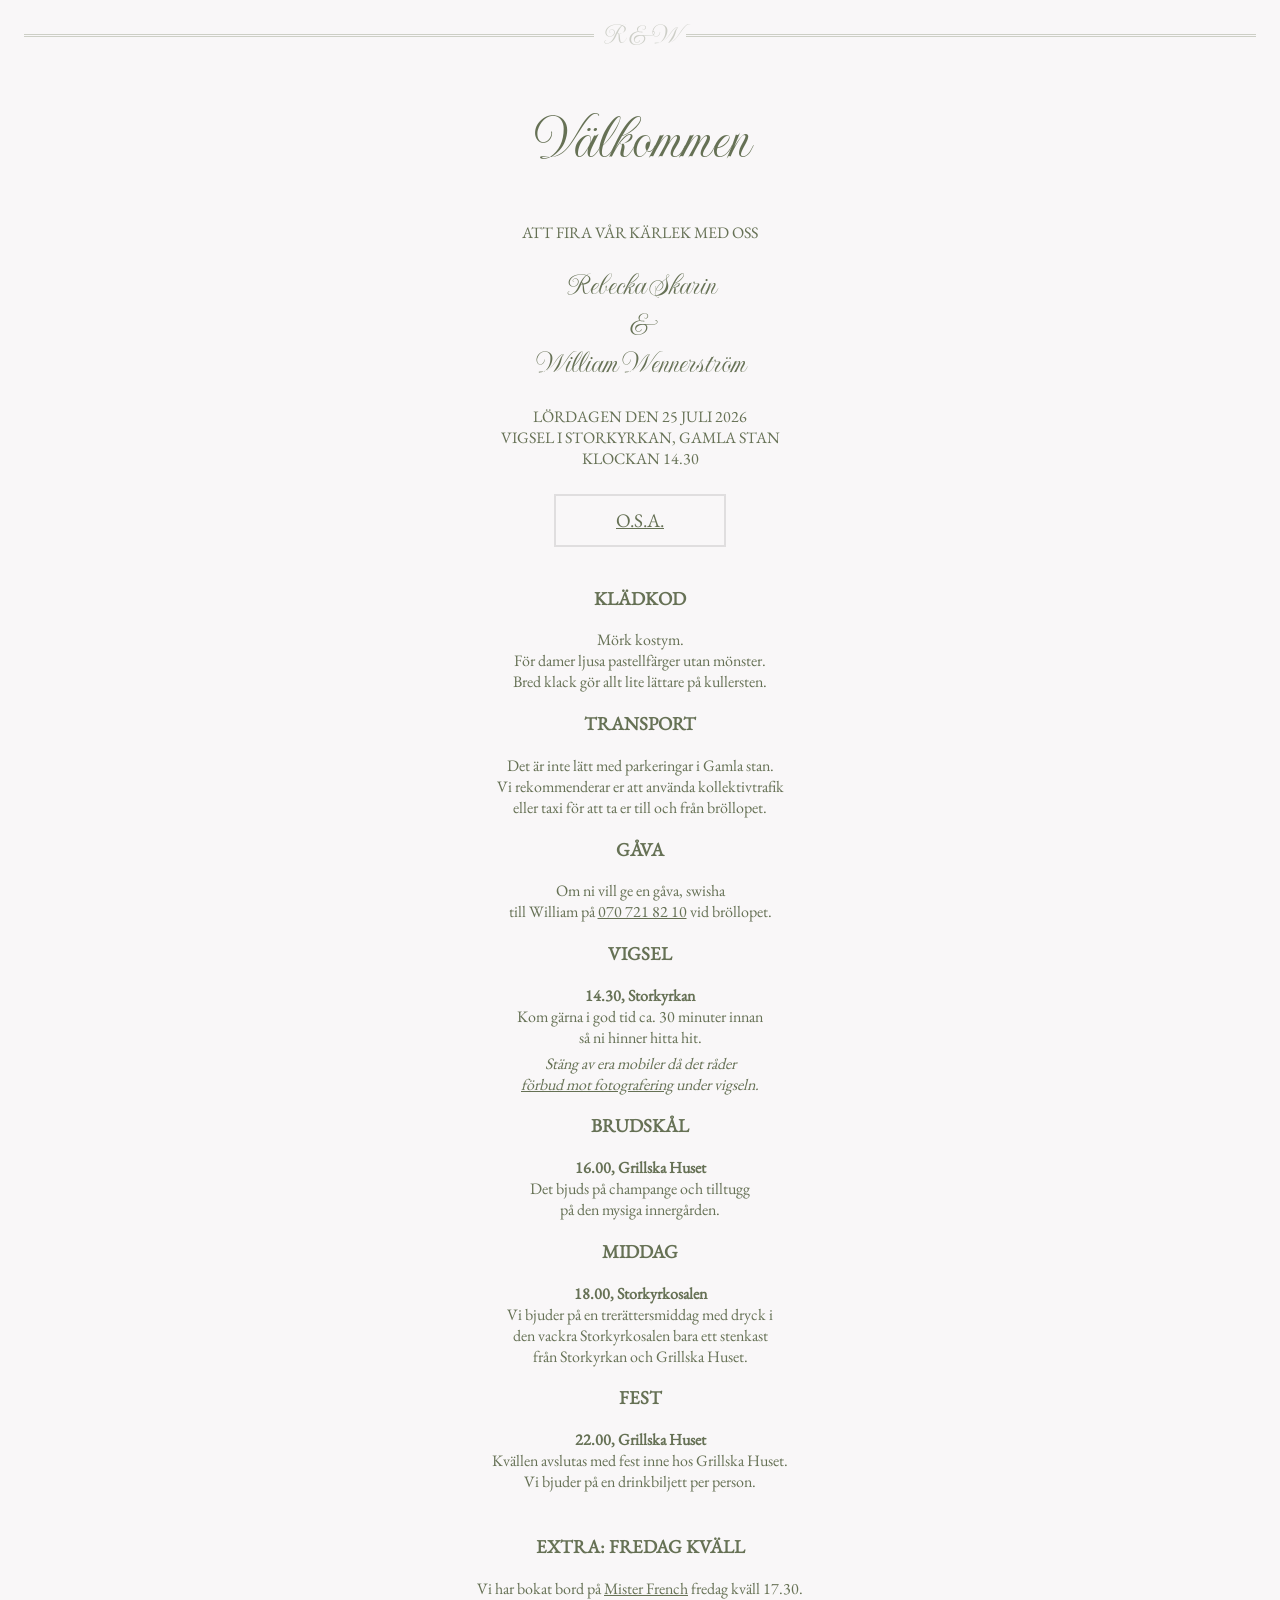
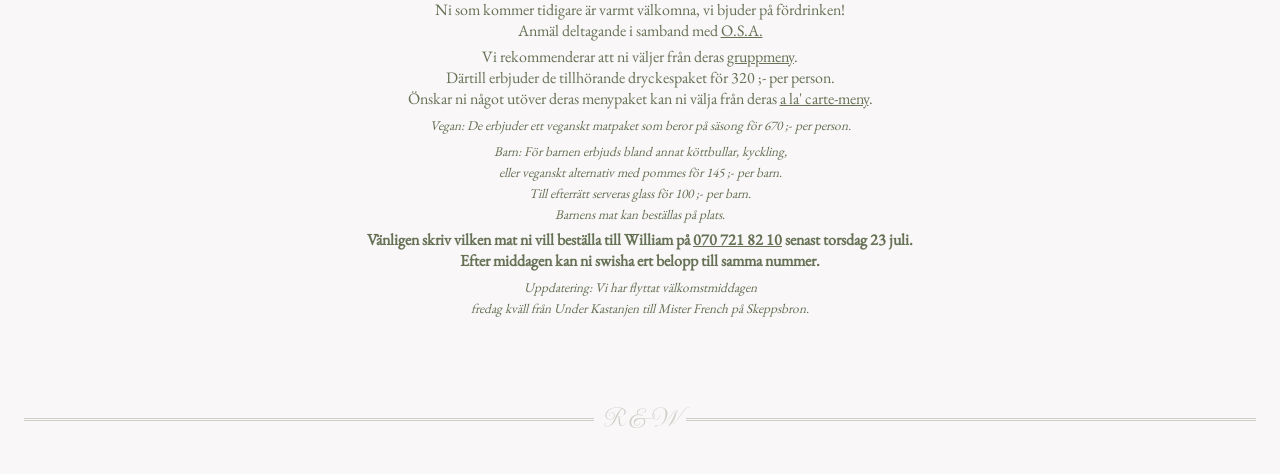
==== bröllop/index.html @ e0d559e8 "fix" ====
<!DOCTYPE html>
<html lang="en">
	<head>
		<meta charset="UTF-8">
		<meta name="viewport" content="width=device-width, initial-scale=1, user-scalable=yes">
		<meta name="robots" content="noindex">
		<link rel="shortcut icon" href="../favicon.ico" />
		<link rel="icon" type="image/png" href="../assets/images/favicon-wennerstrom.png" />
		<link href="../assets/stylesheets/brollop.css" rel="stylesheet">
		<title>Bröllop</title>
	</head>
	<body>
		<hr class="with-rw">

		<header class="center-text">
			<h1>Välkommen</h1>
		</header>

		<main>
		<article class="center-text">
			<section>
				<p>
					ATT FIRA VÅR KÄRLEK MED OSS
				</p>
				<br>
				<h2>
					Rebecka Skarin <br>
					& <br>
					William Wennerström
				</h2>
				<br>
				<p>
					LÖRDAGEN DEN 25 JULI 2026 <br>
					VIGSEL I STORKYRKAN, GAMLA STAN <br>
					KLOCKAN 14.30
				</p>
				<ul class="button-group">
					<li>
						<a href="https://forms.gle/a3dtTCR6nH5aLwfN9">O.S.A.</a>
					</li>
				</ul>
			</section>

			<section>
				<h3>KLÄDKOD</h3>
				<p>
					Mörk kostym. <br>
					För damer ljusa pastellfärger utan mönster. <br>
					Bred klack gör allt lite lättare på kullersten.
				</p>
				<h3>TRANSPORT</h3>
				<p>
					Det är inte lätt med parkeringar i Gamla stan.<br>
					Vi rekommenderar er att använda kollektivtrafik<br>
					eller taxi för att ta er till och från bröllopet.
				</p>
				<h3>GÅVA</h3>
				<p>
					Om ni vill ge en gåva, swisha<br>
					till William på <a href="tel:+46707218210">070 721 82 10</a> vid bröllopet.
				</p>
				<h3>VIGSEL</h3>
				<p>
					<b>14.30, Storkyrkan</b><br>
					Kom gärna i god tid ca. 30 minuter innan<br>
					så ni hinner hitta hit.<br>
				</p>
				<p>
					<em>
					Stäng av era mobiler då det råder<br>
					<u>förbud mot fotografering</u> under vigseln.
					</em>
				</p>
				<h3>BRUDSKÅL</h3>
				<p>
					<b>16.00, Grillska Huset</b><br>
					Det bjuds på champange och tilltugg<br>
					på den mysiga innergården.
				</p>
				<h3>MIDDAG</h3>
				<p>
					<b>18.00, Storkyrkosalen</b><br>
					Vi bjuder på en trerättersmiddag med dryck i <br>
					den vackra Storkyrkosalen bara ett stenkast<br>
					från Storkyrkan och Grillska Huset.
				</p>
				<h3>FEST</h3>
				<p>
					<b>22.00, Grillska Huset</b><br>
					Kvällen avslutas med fest inne hos Grillska Huset.<br>
					Vi bjuder på en drinkbiljett per person. 
				</p>
			</section>
			<br>
			<section>
				<h3 id="fredag">EXTRA: FREDAG KVÄLL</h3>
				<p>
					Vi har bokat bord på <a href="https://maps.app.goo.gl/qxL6KZ7dmHV49LiZ6">Mister French</a> fredag kväll 17.30.<br>
					Ni som kommer tidigare är varmt välkomna, vi bjuder på fördrinken!<br>
					Anmäl deltagande i samband med <a href="https://forms.gle/a3dtTCR6nH5aLwfN9">O.S.A.</a>
				</p>
				<p>
					Vi rekommenderar att ni väljer från deras <a href="https://payload.mrfrench.se/media/MRF_Gruppmeny_va%C3%8Cr%202026_A4_V1_converted.pdf">gruppmeny</a>.<br>
					Därtill erbjuder de tillhörande dryckespaket för 320 ;- per person.<br>
					Önskar ni något utöver deras menypaket kan ni välja från deras <a href="https://payload.mrfrench.se/media/MRF%20-%20Summer%20-%20ALC%20-%202026-06-14.pdf">a la' carte-meny</a>.
				</p>
				<p>
				<em>
					<small>
					Vegan: De erbjuder ett veganskt matpaket som beror på säsong för 670 ;- per person.<br>
					</small>
				</em>
				</p>
				<p>
				<em>
					<small>
					Barn: För barnen erbjuds bland annat köttbullar, kyckling, <br>
					eller veganskt alternativ med pommes för 145 ;- per barn.<br>
					Till efterrätt serveras glass för 100 ;- per barn.<br>
					Barnens mat kan beställas på plats.<br>
					</small>
				</em>
				</p>
				<p>
					<b>Vänligen skriv vilken mat ni vill beställa till William på <a href="tel:+46707218210">070 721 82 10</a> senast torsdag 23 juli.<br>
					Efter middagen kan ni swisha ert belopp till samma nummer.</b>
				</p>
				<p>
				<em><small>Uppdatering: Vi har flyttat välkomstmiddagen <br>fredag kväll från Under Kastanjen till Mister French på Skeppsbron.</small></em>
				</p>
			</section>
		</article>
		</main>

		<hr class="with-rw">
	</body>
</html>
---- assets/stylesheets/brollop.css ----
@font-face {
	font-family: 'ImperialScriptRegular';
	src: url('../fonts/ImperialScript-Regular.ttf') format('truetype');
	font-weight: normal;
	font-style: normal;
}

@font-face {
	font-family: 'EBGaramondRegular';
	src: url('../fonts/EBGaramond-Regular.ttf') format('truetype');
	font-weight: normal;
	font-style: normal;
}

body {
	padding-top: 10px;
	background-color: rgb(249, 247, 248);
}

.center-text {
	padding-top: 10px;
	text-align: center;
}

header {
	padding-bottom: 20px;
}

ul.button-group {
	list-style: none;
	padding: 0;
	margin: 20px;
	width: 200px;
	display: inline-block;
}

ul.button-group li a:not(:last-child) {
	border-bottom: none;
}

ul.button-group li a {
	font-size: 1.2em;
	display: inline-block;
	border: 2px solid rgba(0, 0, 0, 0.1);
	padding: 12px 60px;
}

hr {
	overflow: visible;
	padding: 0; 
	border: none; 
	border-top: medium double rgba(102, 113, 85, 0.3);
	text-align: center; 
	margin: 16px;
}

hr.with-rw:after {
	content: "R & W";
	position: relative;
	top: -0.7em;
	font-size: 1.9em;
	color: rgba(102, 113, 85, 0.3);
	font-family: 'ImperialScriptRegular', serif;
}

hr:after { 
	display: inline-block; 
	padding: 0 0.25em; 
	background-color: rgb(249, 247, 248);
}

main {
	max-width: 700px;
	margin-left: auto;
	margin-right: auto
}

article {
	margin-top: 10px;
	margin-bottom: 100px;
}

h1, h2 {
	margin: 0;
	font-family: 'ImperialScriptRegular', serif;
	font-weight: normal;
}

h1 {
	font-size: 4em;
}

h2 {
	font-size: 2em;
}

h3, p, a, small, hr {
	font-family: 'EBGaramondRegular', monospace;
}

p {
	margin: 5px;
}

a {
	text-decoration: underline;
	white-space:nowrap;
}

a:hover {
	color: rgba(102, 113, 85, 0.5);
}

h1, h2, h3, p, a, small, hr {
	color: rgb(102, 113, 85);
}
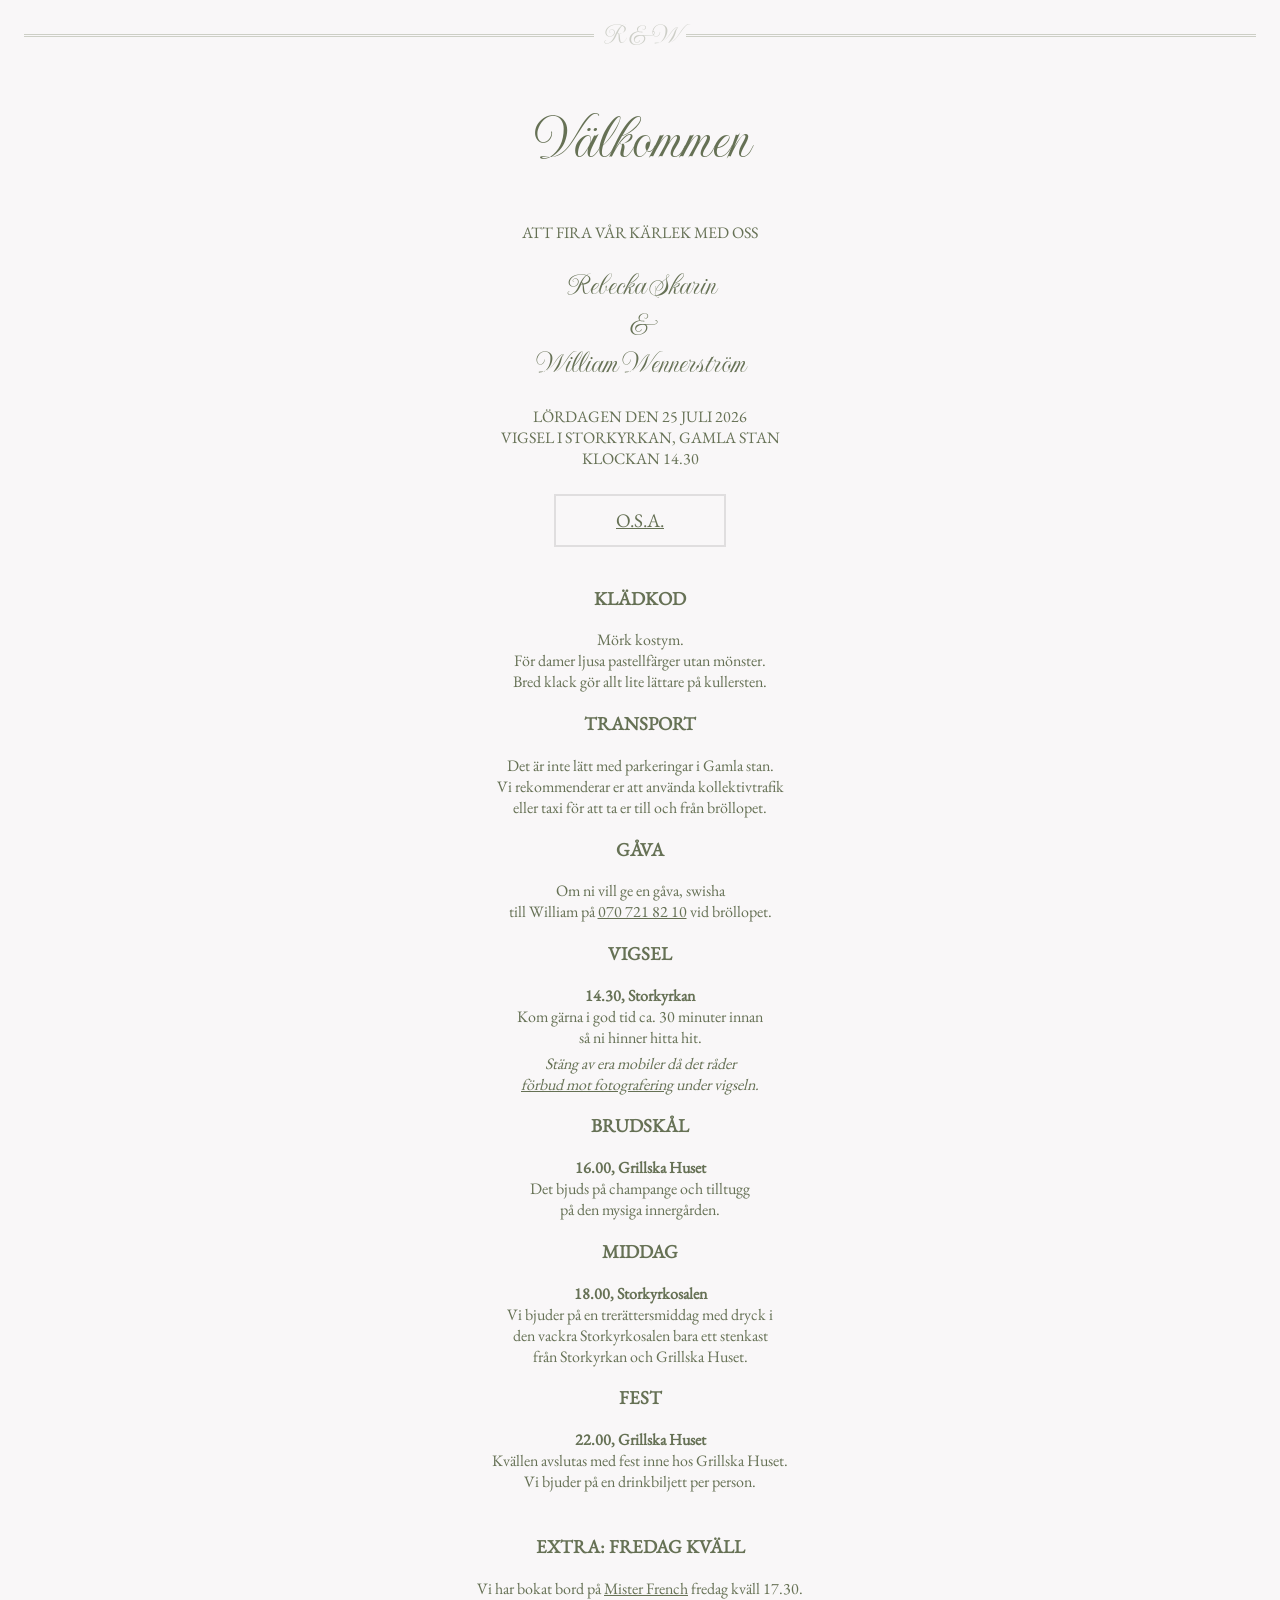
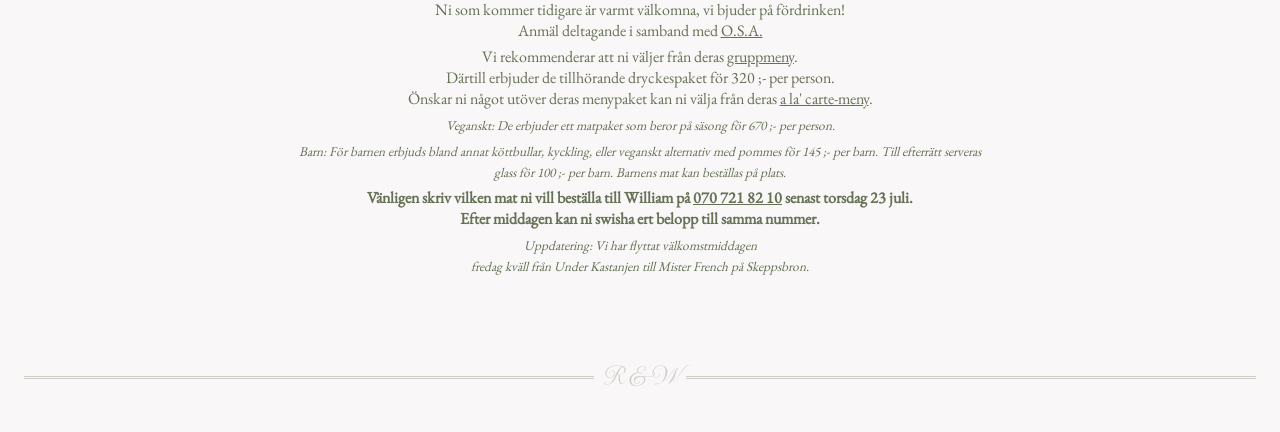
==== commit c2563952: "fix" ====
--- a/bröllop/index.html
+++ b/bröllop/index.html
@@ -107,17 +107,14 @@
 				<p>
 				<em>
 					<small>
-					Vegan: De erbjuder ett veganskt matpaket som beror på säsong för 670 ;- per person.<br>
+					Veganskt: De erbjuder ett matpaket som beror på säsong för 670 ;- per person.<br>
 					</small>
 				</em>
 				</p>
 				<p>
 				<em>
 					<small>
-					Barn: För barnen erbjuds bland annat köttbullar, kyckling, <br>
-					eller veganskt alternativ med pommes för 145 ;- per barn.<br>
-					Till efterrätt serveras glass för 100 ;- per barn.<br>
-					Barnens mat kan beställas på plats.<br>
+					Barn: För barnen erbjuds bland annat köttbullar, kyckling, eller veganskt alternativ med pommes för 145 ;- per barn. Till efterrätt serveras glass för 100 ;- per barn. Barnens mat kan beställas på plats.<br>
 					</small>
 				</em>
 				</p>
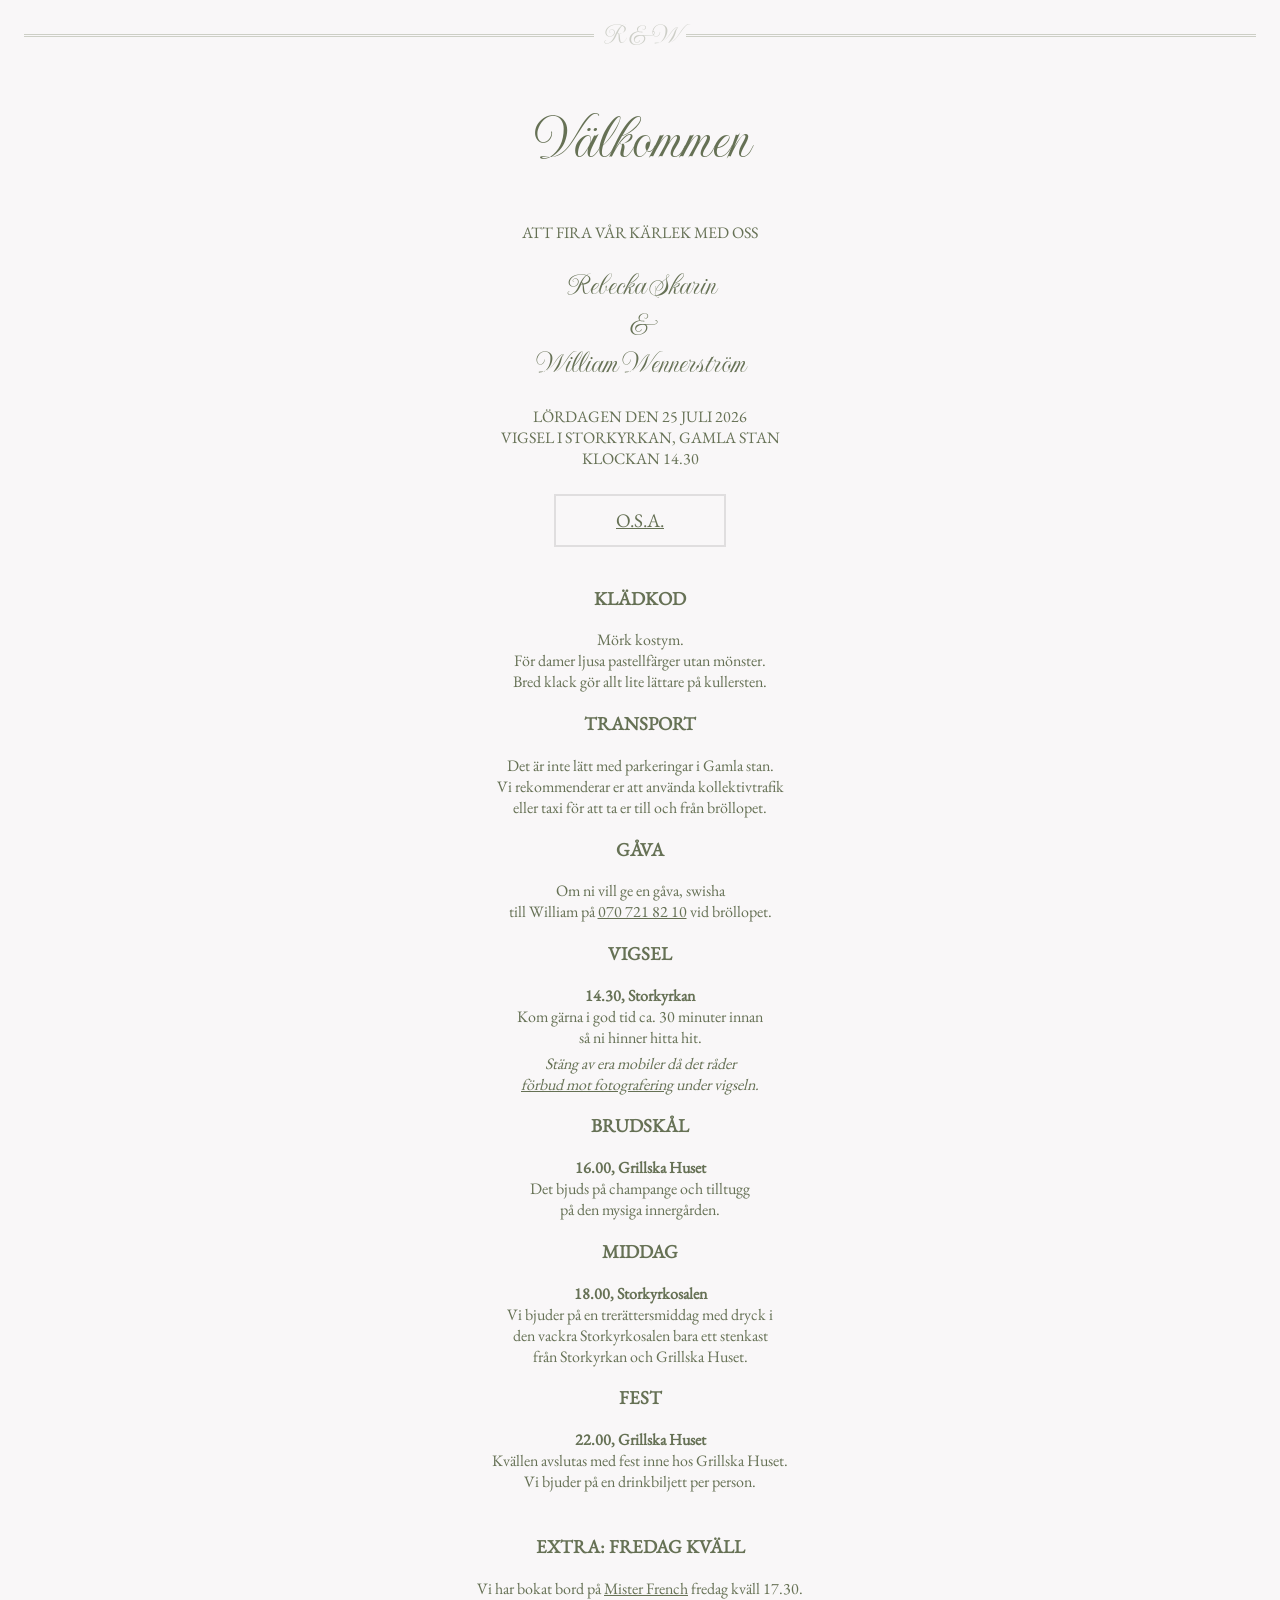
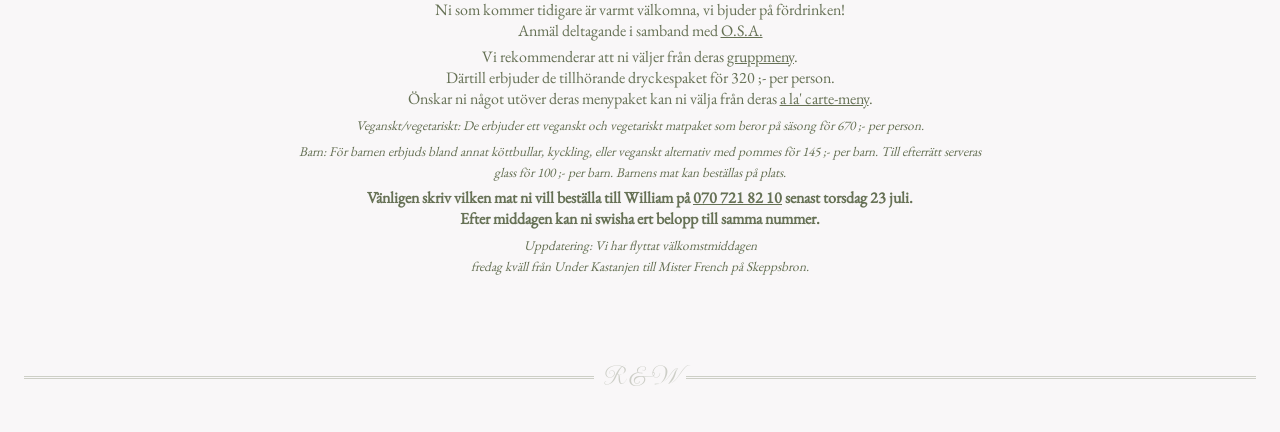
==== commit b0b2191f: "fix" ====
--- a/bröllop/index.html
+++ b/bröllop/index.html
@@ -107,7 +107,7 @@
 				<p>
 				<em>
 					<small>
-					Veganskt: De erbjuder ett matpaket som beror på säsong för 670 ;- per person.<br>
+					Veganskt/vegetariskt: De erbjuder ett veganskt och vegetariskt matpaket som beror på säsong för 670 ;- per person.<br>
 					</small>
 				</em>
 				</p>
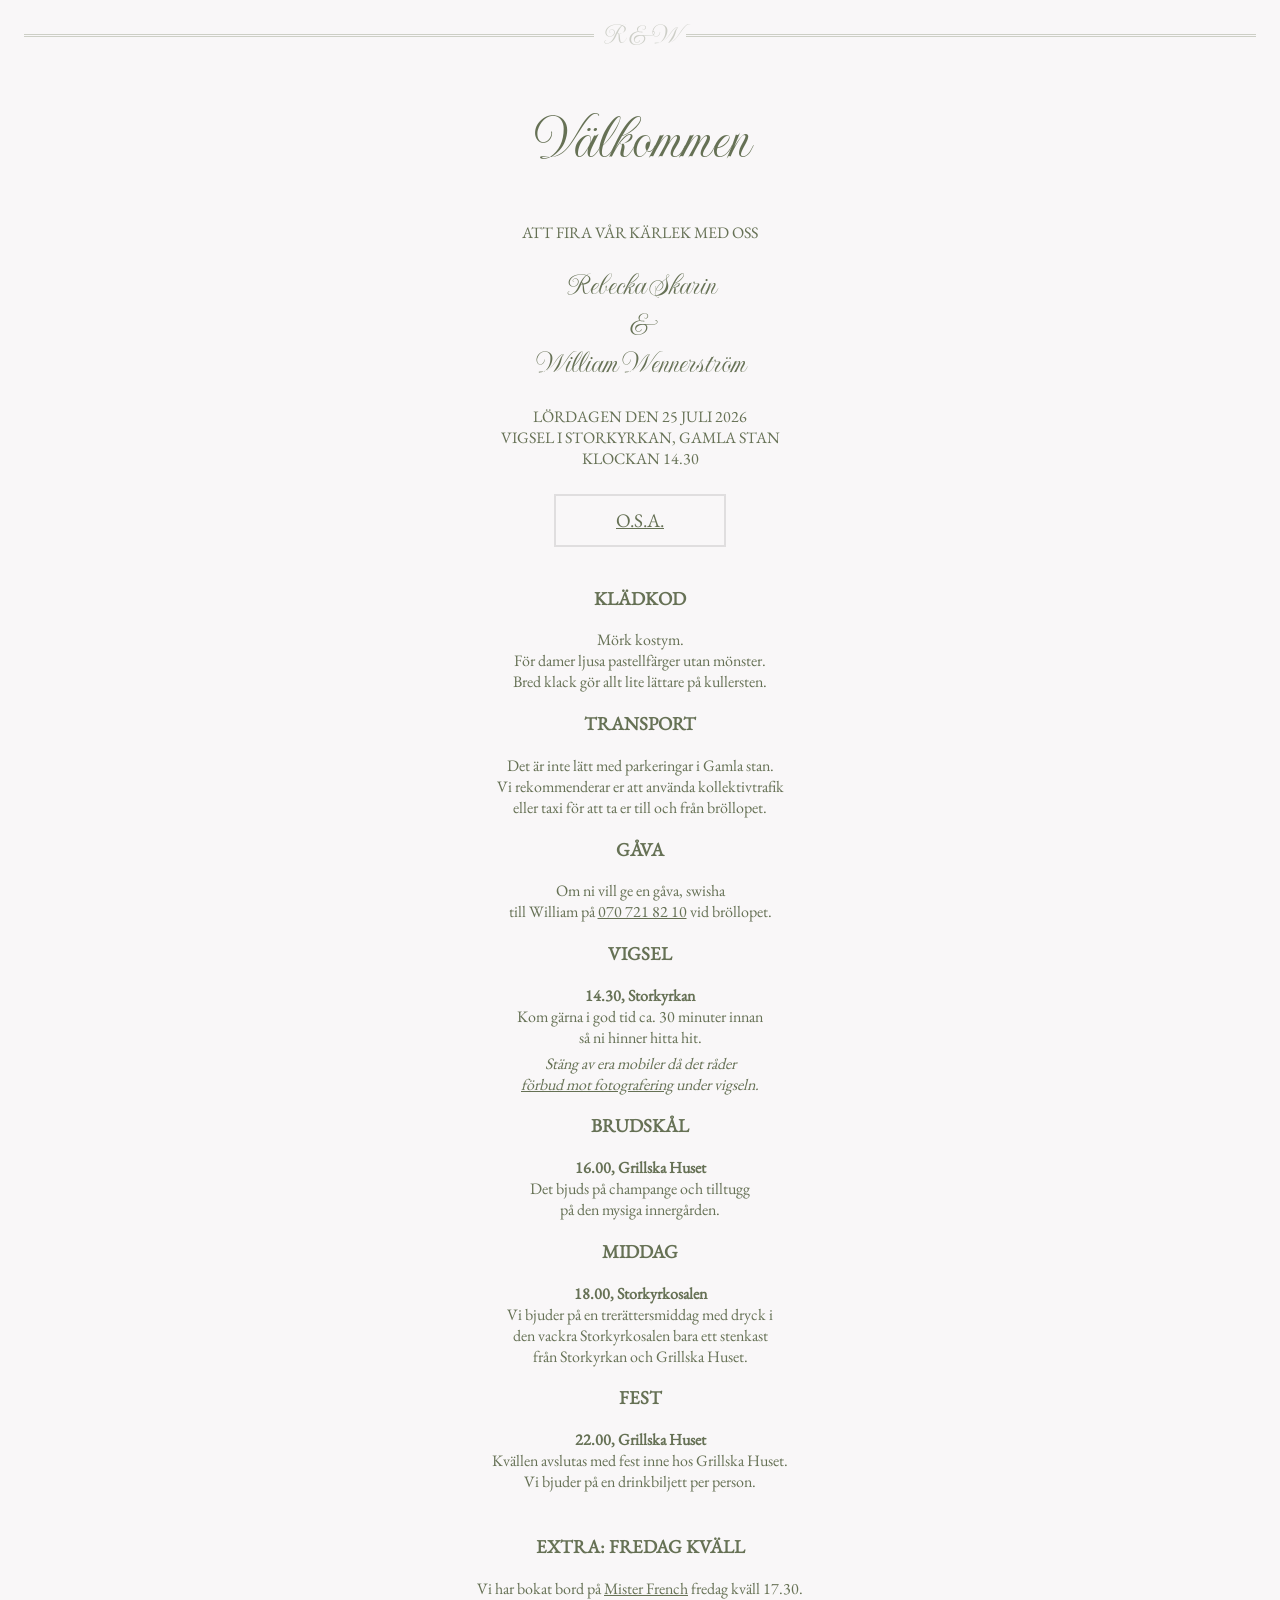
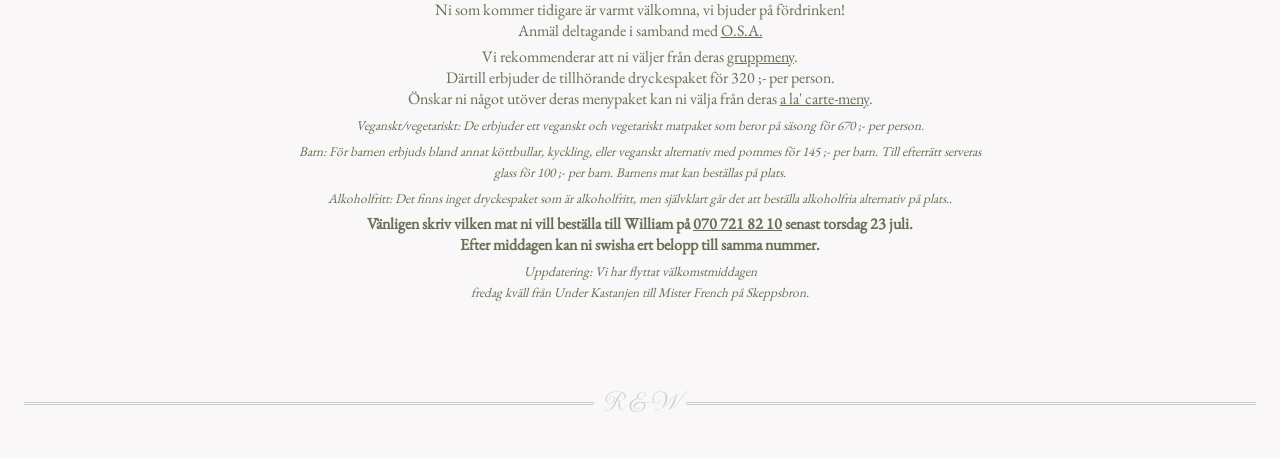
==== commit 3d5b57f1: "fix" ====
--- a/bröllop/index.html
+++ b/bröllop/index.html
@@ -119,6 +119,13 @@
 				</em>
 				</p>
 				<p>
+				<em>
+					<small>
+					Alkoholfritt: Det finns inget dryckespaket som är alkoholfritt, men självklart går det att beställa alkoholfria alternativ på plats..<br>
+					</small>
+				</em>
+				</p>
+				<p>
 					<b>Vänligen skriv vilken mat ni vill beställa till William på <a href="tel:+46707218210">070 721 82 10</a> senast torsdag 23 juli.<br>
 					Efter middagen kan ni swisha ert belopp till samma nummer.</b>
 				</p>
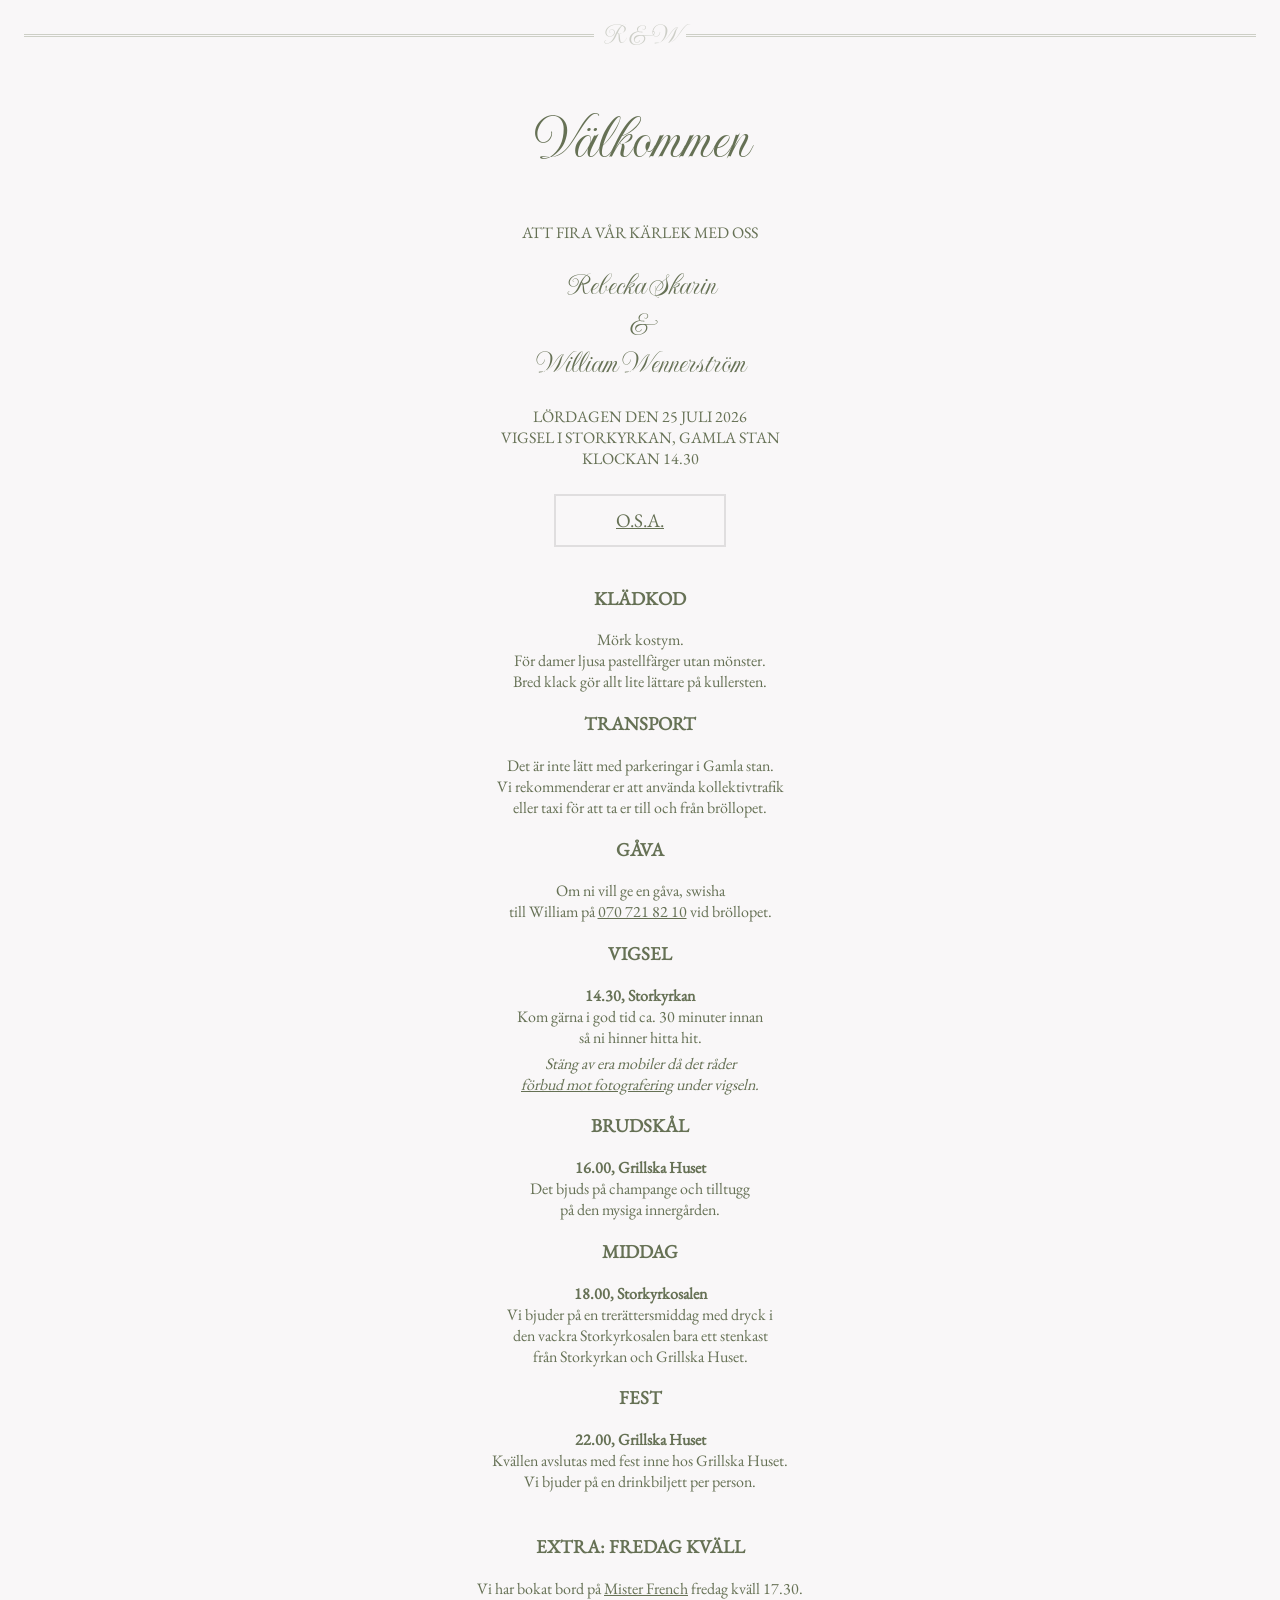
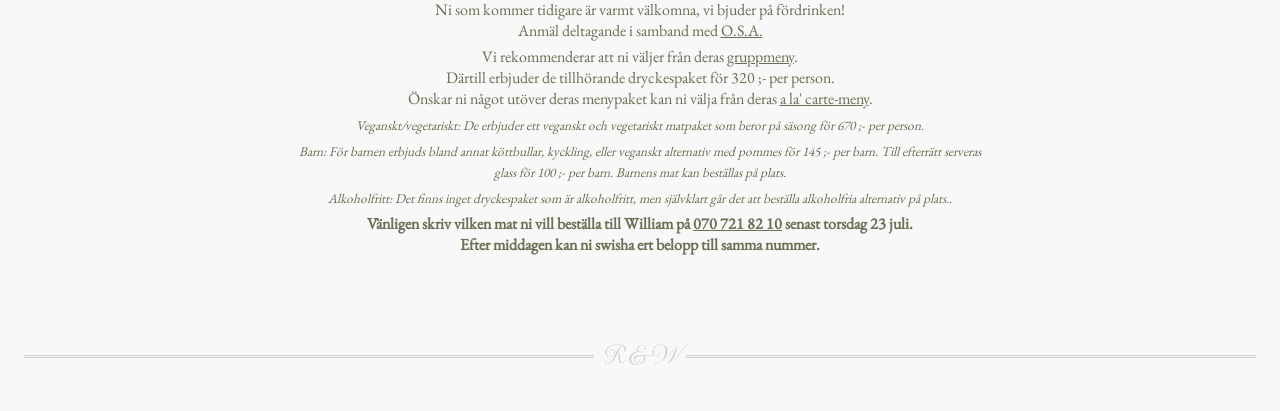
==== commit 9c1a655b: "fix" ====
--- a/bröllop/index.html
+++ b/bröllop/index.html
@@ -129,9 +129,6 @@
 					<b>Vänligen skriv vilken mat ni vill beställa till William på <a href="tel:+46707218210">070 721 82 10</a> senast torsdag 23 juli.<br>
 					Efter middagen kan ni swisha ert belopp till samma nummer.</b>
 				</p>
-				<p>
-				<em><small>Uppdatering: Vi har flyttat välkomstmiddagen <br>fredag kväll från Under Kastanjen till Mister French på Skeppsbron.</small></em>
-				</p>
 			</section>
 		</article>
 		</main>
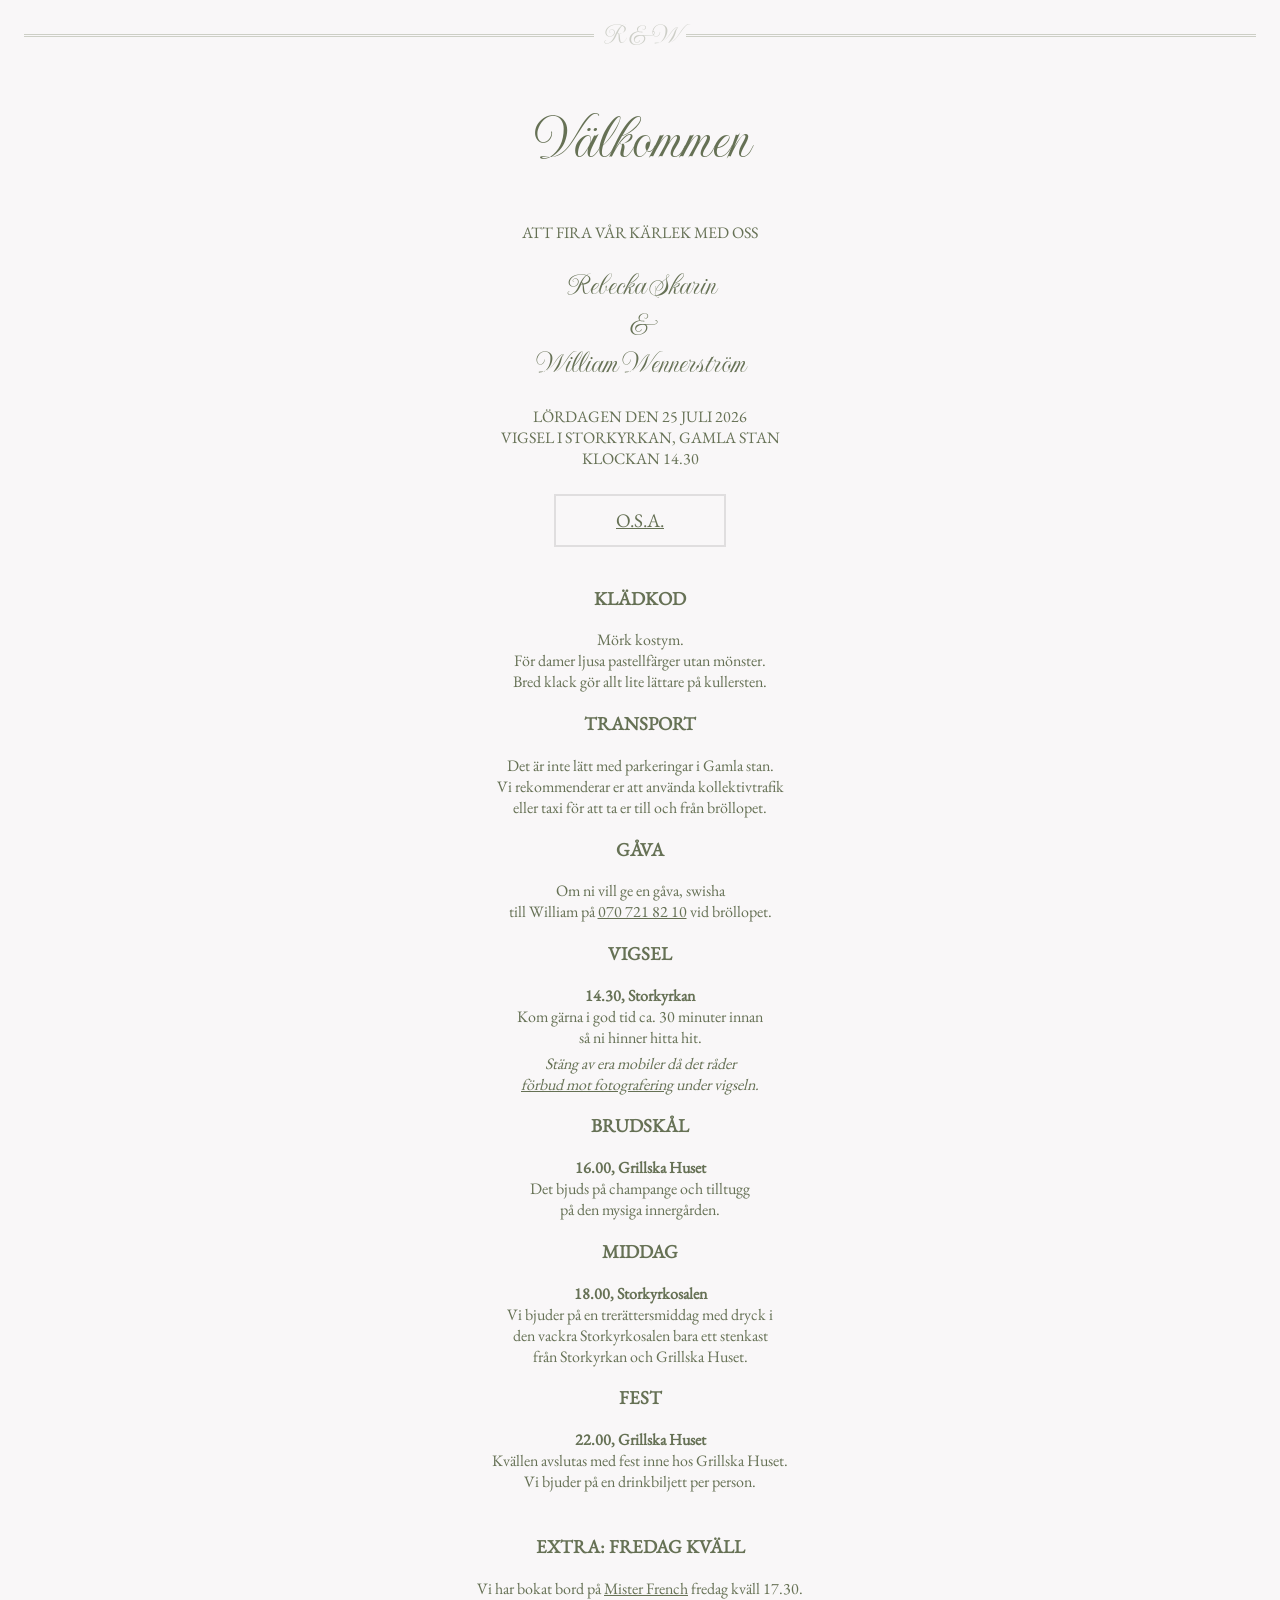
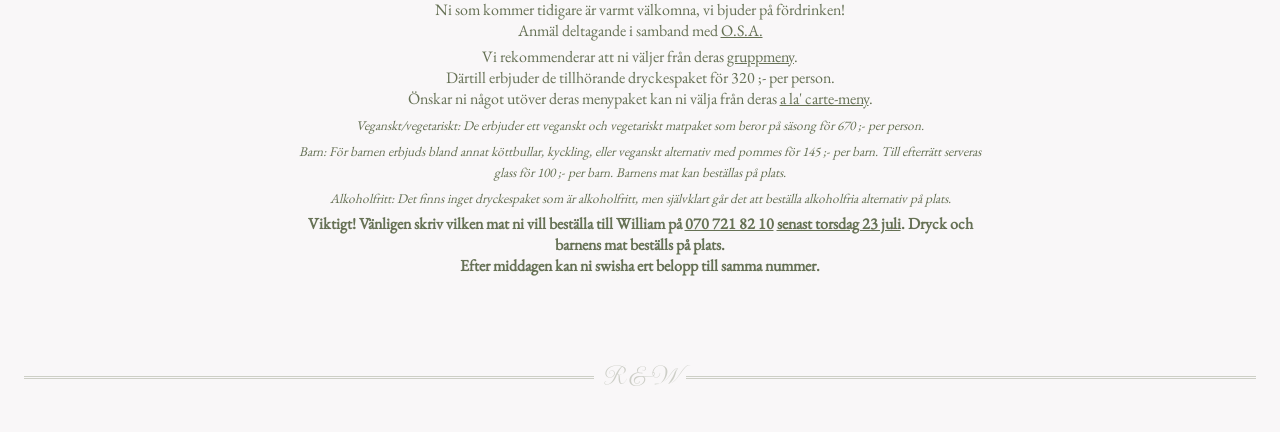
==== commit a74c8ebe: "fix" ====
--- a/bröllop/index.html
+++ b/bröllop/index.html
@@ -121,12 +121,12 @@
 				<p>
 				<em>
 					<small>
-					Alkoholfritt: Det finns inget dryckespaket som är alkoholfritt, men självklart går det att beställa alkoholfria alternativ på plats..<br>
+					Alkoholfritt: Det finns inget dryckespaket som är alkoholfritt, men självklart går det att beställa alkoholfria alternativ på plats.<br>
 					</small>
 				</em>
 				</p>
 				<p>
-					<b>Vänligen skriv vilken mat ni vill beställa till William på <a href="tel:+46707218210">070 721 82 10</a> senast torsdag 23 juli.<br>
+					<b>Viktigt! Vänligen skriv vilken mat ni vill beställa till William på <a href="tel:+46707218210">070 721 82 10</a> <u>senast torsdag 23 juli</u>. Dryck och barnens mat beställs på plats.<br>
 					Efter middagen kan ni swisha ert belopp till samma nummer.</b>
 				</p>
 			</section>
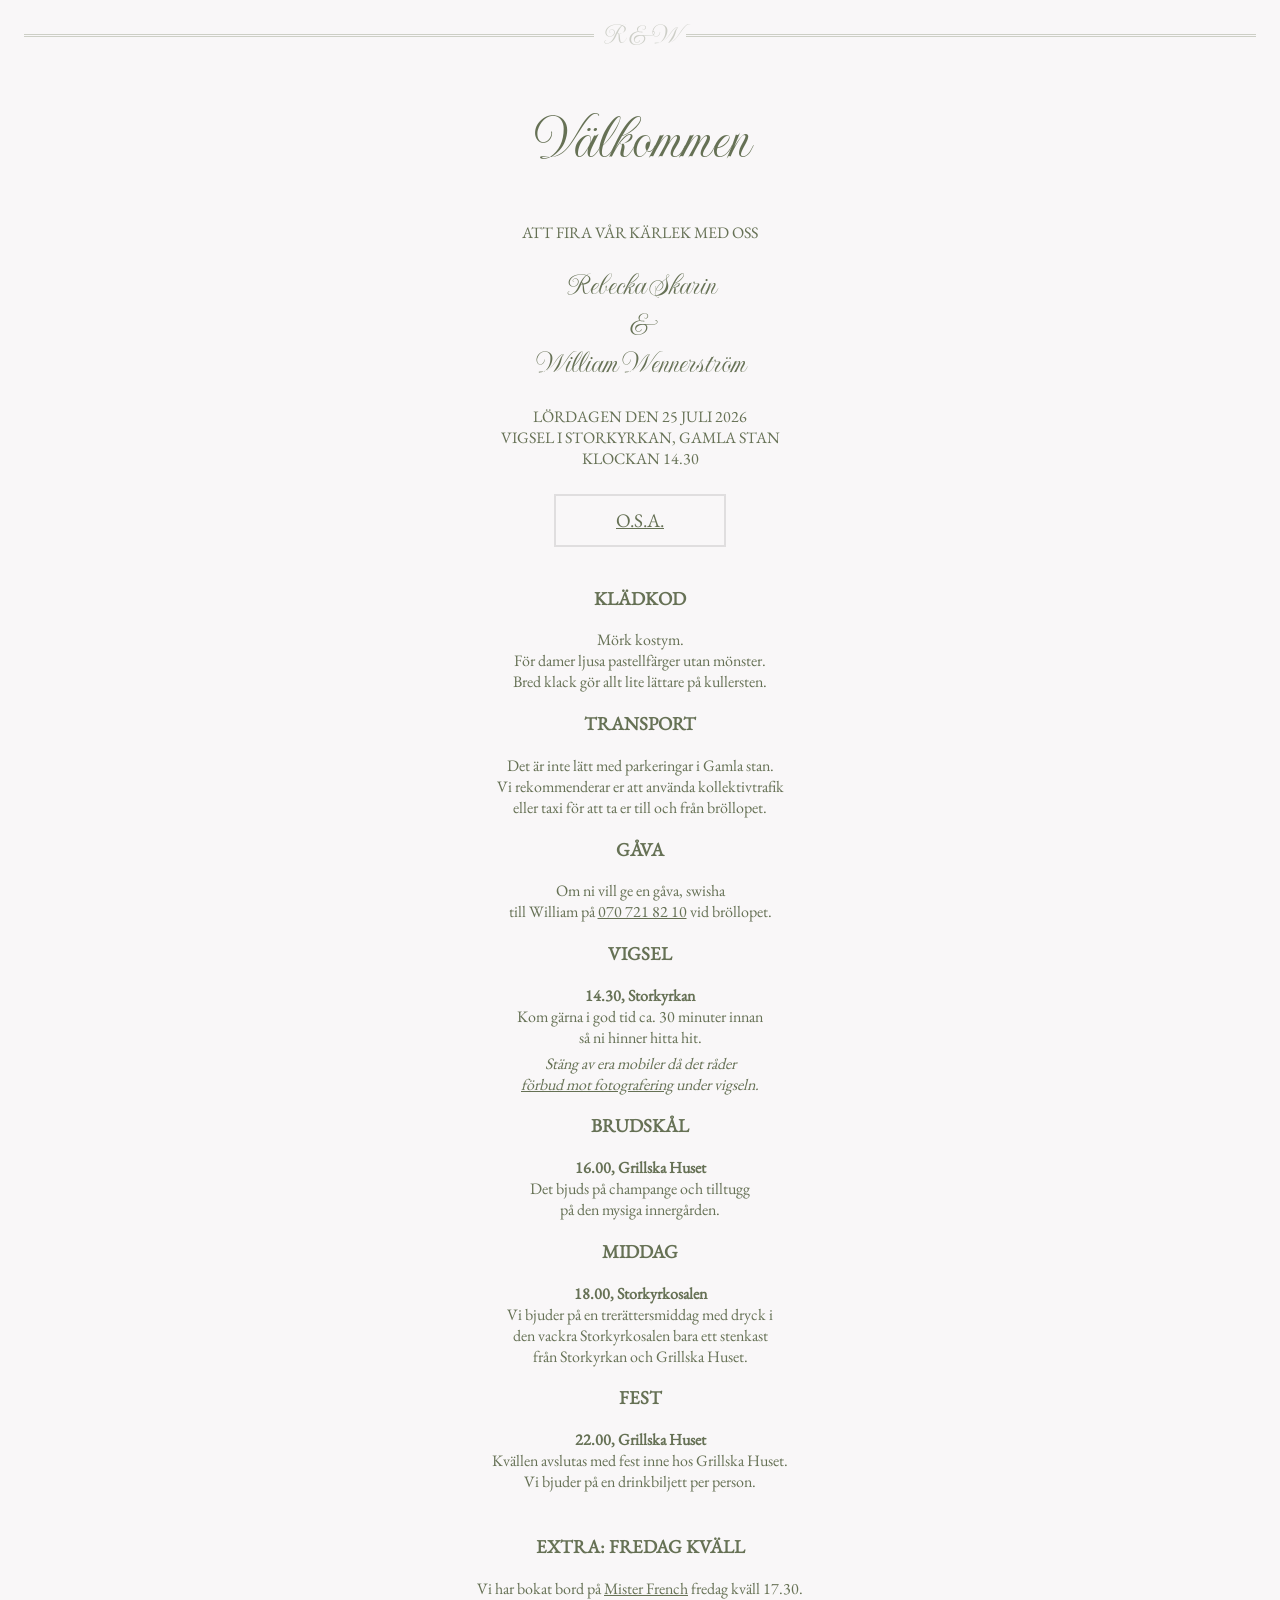
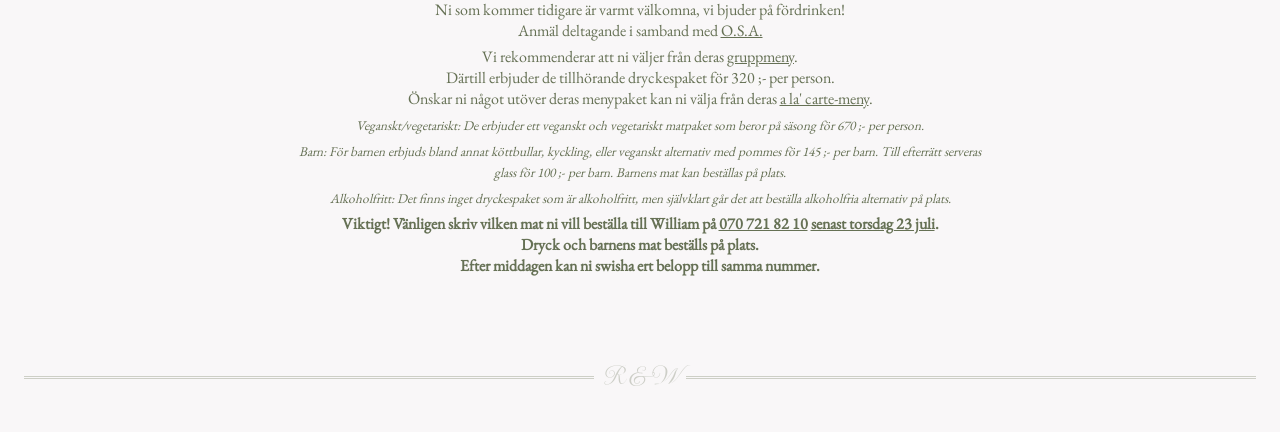
==== commit b298100d: "fix" ====
--- a/bröllop/index.html
+++ b/bröllop/index.html
@@ -126,7 +126,8 @@
 				</em>
 				</p>
 				<p>
-					<b>Viktigt! Vänligen skriv vilken mat ni vill beställa till William på <a href="tel:+46707218210">070 721 82 10</a> <u>senast torsdag 23 juli</u>. Dryck och barnens mat beställs på plats.<br>
+					<b>Viktigt! Vänligen skriv vilken mat ni vill beställa till William på <a href="tel:+46707218210">070 721 82 10</a> <u>senast torsdag 23 juli</u>.<br>
+					Dryck och barnens mat beställs på plats.<br>
 					Efter middagen kan ni swisha ert belopp till samma nummer.</b>
 				</p>
 			</section>
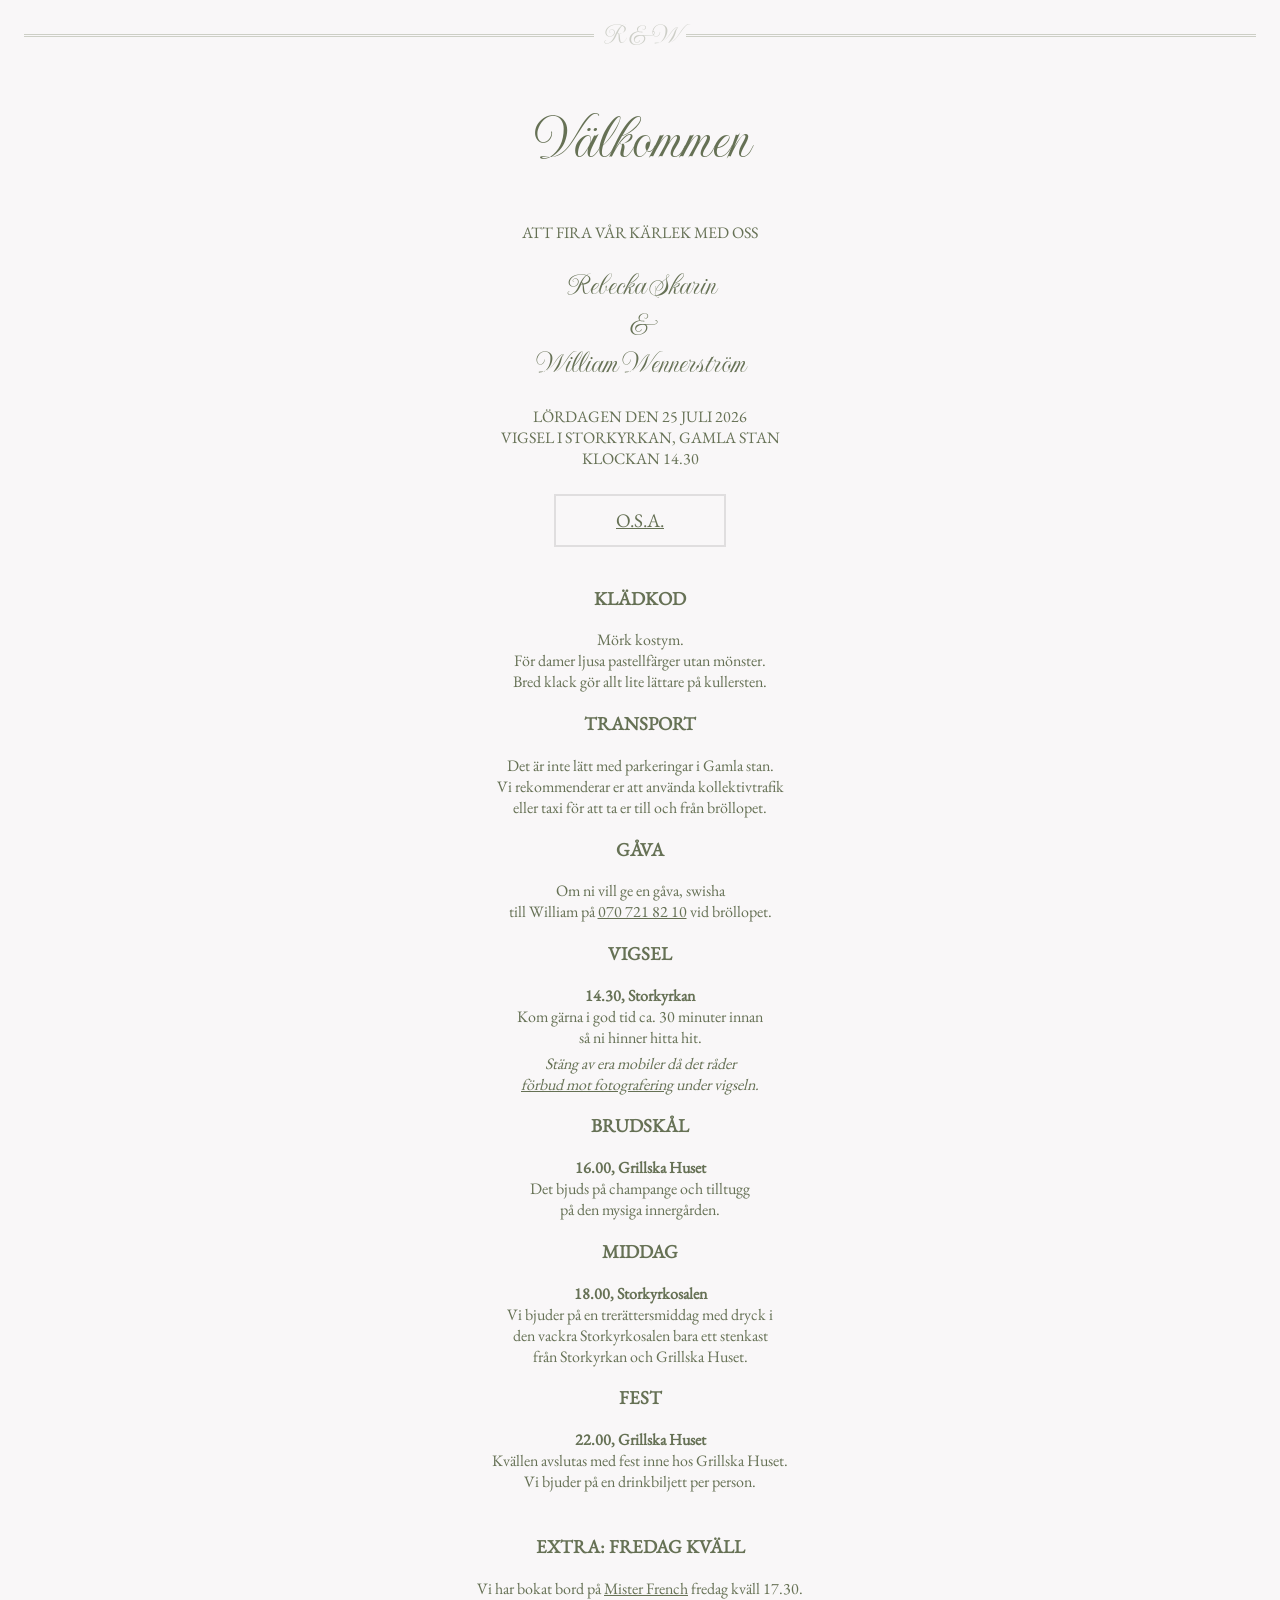
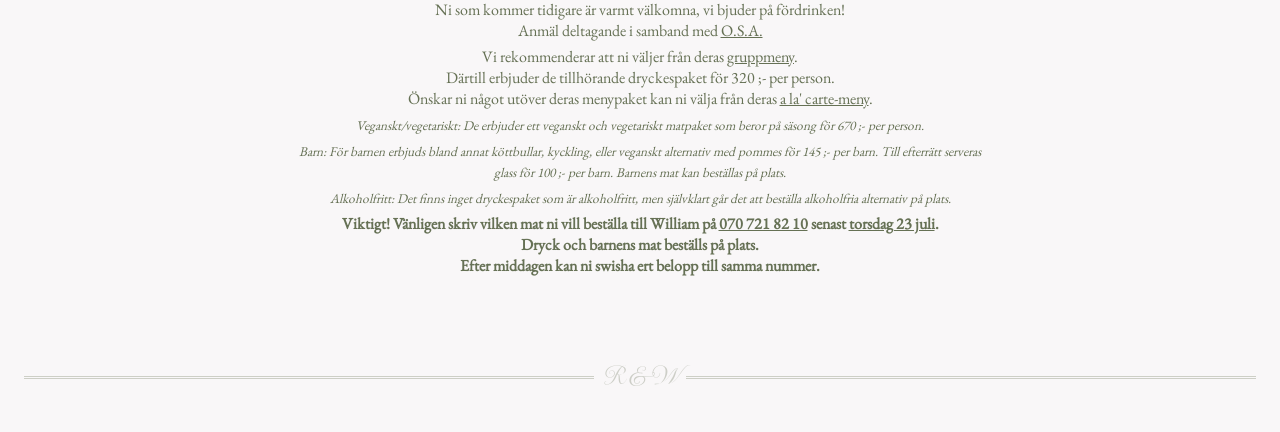
==== commit 58bc9fb3: "fix" ====
--- a/bröllop/index.html
+++ b/bröllop/index.html
@@ -126,7 +126,7 @@
 				</em>
 				</p>
 				<p>
-					<b>Viktigt! Vänligen skriv vilken mat ni vill beställa till William på <a href="tel:+46707218210">070 721 82 10</a> <u>senast torsdag 23 juli</u>.<br>
+					<b>Viktigt! Vänligen skriv vilken mat ni vill beställa till William på <a href="tel:+46707218210">070 721 82 10</a> senast <u>torsdag 23 juli</u>.<br>
 					Dryck och barnens mat beställs på plats.<br>
 					Efter middagen kan ni swisha ert belopp till samma nummer.</b>
 				</p>
